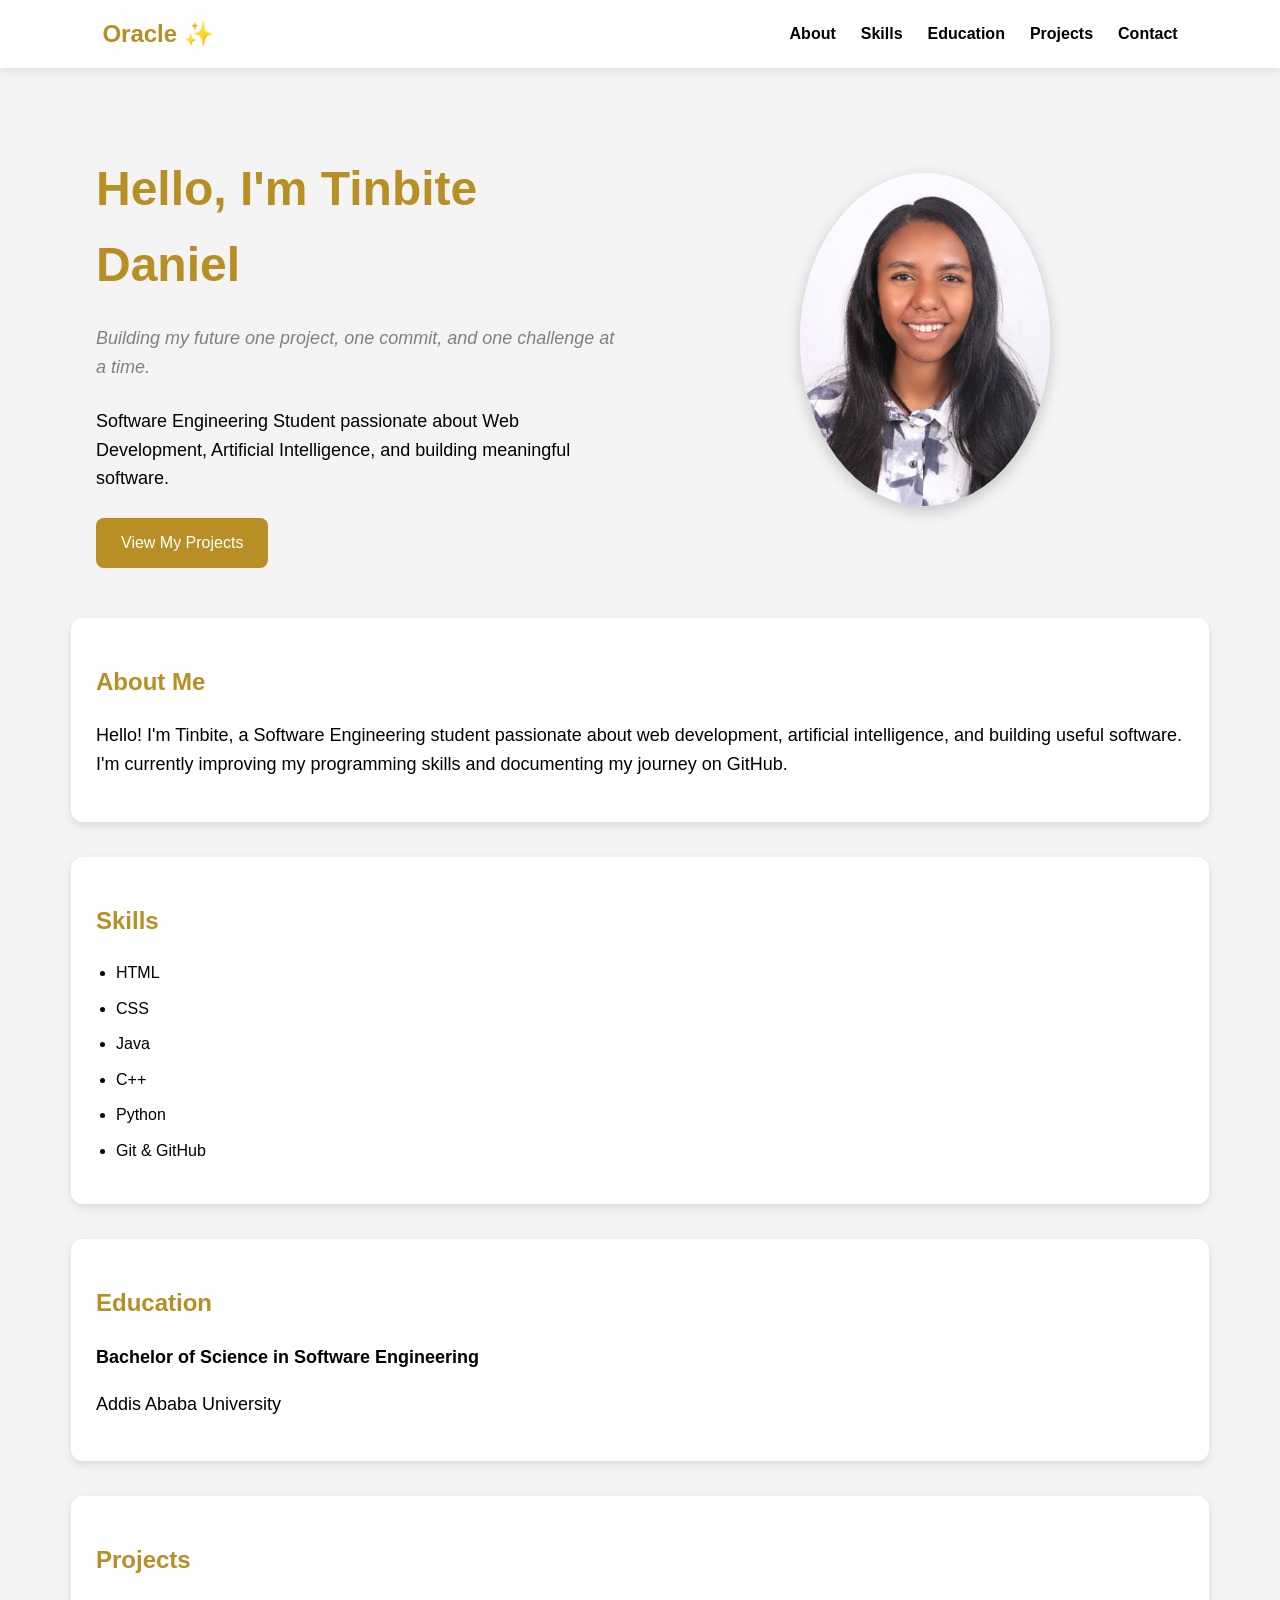
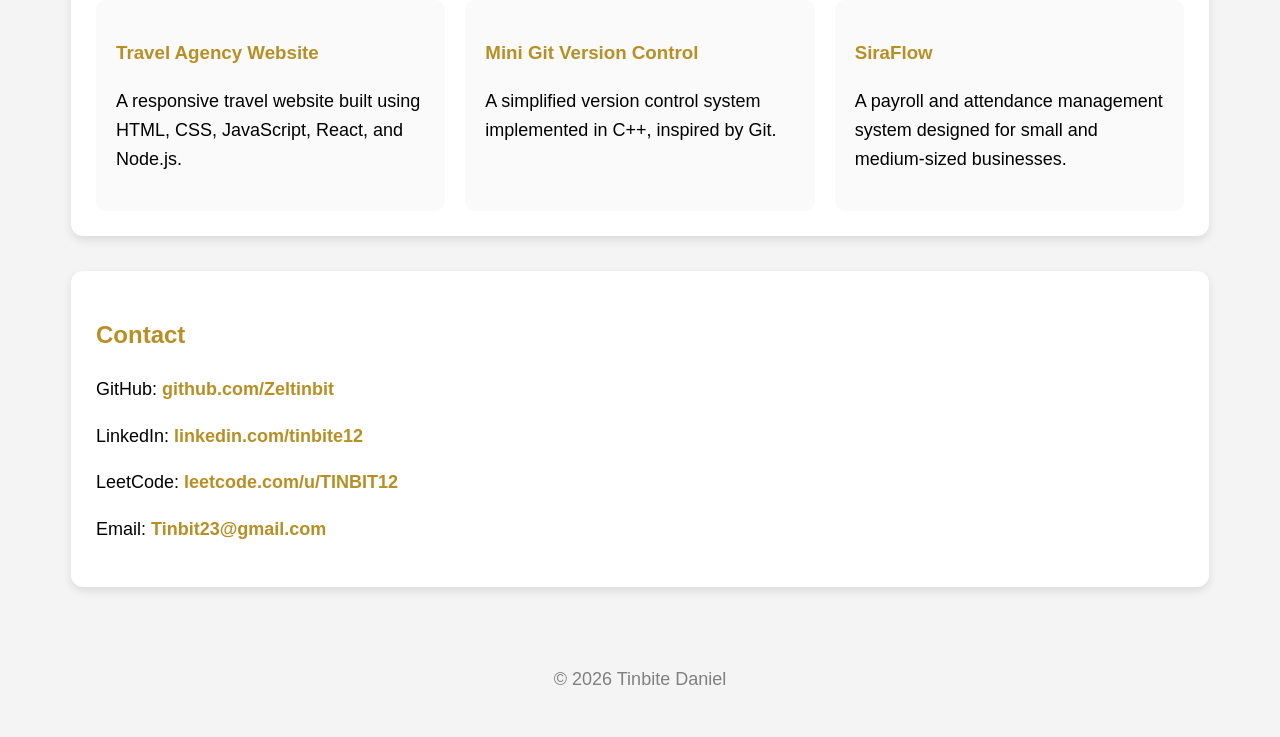
==== DAY07/index.html @ 0882467e "Improve portfolio responsiveness and navigation" ====
<!DOCTYPE html>
<html lang="en">
<head>
    <meta charset="UTF-8">
    <meta name="viewport" content="width=device-width, initial-scale=1.0">
    <title>My Profile</title>
    <link rel="stylesheet" href="style.css">
</head>

<body>
    <nav>
        <h2 class="logo">Oracle ✨</h2>

        <ul class="nav-links">
            <li><a href="#about">About</a></li>
            <li><a href="#skills">Skills</a></li>
            <li><a href="#education">Education</a></li>
            <li><a href="#projects">Projects</a></li>
            <li><a href="#contact">Contact</a></li>
        </ul>
    </nav>

    <header class="hero">

        <div class="hero-text">
            <h1>Hello, I'm Tinbite Daniel</h1>

            <p class="hero-subtitle">
                Building my future one project, one commit, and one challenge at a time.
            </p>

            <p>
                Software Engineering Student passionate about
                Web Development, Artificial Intelligence,
                and building meaningful software.
            </p>

            <a href="#projects" class="btn">
                View My Projects
            </a>

        </div>

        <div class="hero-image">

            <img
                src="PROFILE_tinbit.jpg"
                alt="Tinbite Daniel">

        </div>

    </header>

    <section id="about" class="about card">
        <h2>About Me</h2>

        <p>
            Hello! I'm Tinbite, a Software Engineering student passionate about
            web development, artificial intelligence, and building useful software.
            I'm currently improving my programming skills and documenting my journey
            on GitHub.
        </p>
    </section>

    <section id="skills" class="skills card">
        <h2>Skills</h2>

        <ul>
            <li>HTML</li>
            <li>CSS</li>
            <li>Java</li>
            <li>C++</li>
            <li>Python</li>
            <li>Git & GitHub</li>
        </ul>
    </section>

    <section id="education" class="education card">
        <h2>Education</h2>

        <p><strong>Bachelor of Science in Software Engineering</strong></p>
        <p>Addis Ababa University</p>
    </section>

    <section id="projects" class="projects card">
        <h2>Projects</h2>

        <div class="project-container">

            <div class="project-card">
                <h3>Travel Agency Website</h3>
                <p>
                    A responsive travel website built using HTML, CSS,
                    JavaScript, React, and Node.js.
                </p>
            </div>

            <div class="project-card">
                <h3>Mini Git Version Control</h3>
                <p>
                    A simplified version control system implemented in C++,
                    inspired by Git.
                </p>
            </div>

            <div class="project-card">
                <h3>SiraFlow</h3>
                <p>
                    A payroll and attendance management system designed for
                    small and medium-sized businesses.
                </p>
            </div>

        </div>
    </section>

    <section id="contact" class="contact card">
        <h2>Contact</h2>

        <p>
            GitHub:
            <a href="https://github.com/Zeltinbit" target="_blank">
                github.com/Zeltinbit
            </a>
        </p>

        <p>
            LinkedIn:
            <a href="https://www.linkedin.com/in/tinbite12" target="_blank">
                linkedin.com/tinbite12
            </a>
        </p>

        <p>
            LeetCode:
            <a href="https://leetcode.com/u/TINBIT12" target="_blank">
                leetcode.com/u/TINBIT12
            </a>
        </p>

        <p>
            Email:
            <a href="mailto:danieltinbite14@gmail.com">
                Tinbit23@gmail.com
            </a>
        </p>
    </section>

    <footer>
        <p>© 2026 Tinbite Daniel</p>
    </footer>

</body>
</html>
---- DAY07/style.css ----
html {
    scroll-behavior: smooth;
}

body {
    margin: 0;
    font-family: Arial, Helvetica, sans-serif;
    background-color: #f4f4f4;
    line-height: 1.6;
}

nav {
    background-color: white;
    display: flex;
    justify-content: space-between;
    align-items: center;
    padding: 15px 8%;
    box-shadow: 0 2px 10px rgba(0, 0, 0, 0.1);

    position: sticky;
    top: 0;
    z-index: 1000;
}

.logo {
    color: #b88f25;
    margin: 0;
}

.nav-links {
    display: flex;
    list-style: none;
    gap: 25px;
    margin: 0;
    padding: 0;
}

.nav-links li {
    list-style: none;
}

.nav-links a {
    text-decoration: none;
    color: black;
    font-weight: bold;
    transition: color 0.3s;
}

.nav-links a {
    position: relative;
}

.nav-links a::after {
    content: "";
    position: absolute;
    left: 0;
    bottom: -5px;

    width: 0;
    height: 2px;

    background-color: #b88f25;
    transition: width 0.3s;
}

.nav-links a:hover {
    color: #b88f25;
}

.nav-links a:hover::after {
    width: 100%;
}

.hero {
    width: 85%;
    margin: 50px auto;
    display: flex;
    justify-content: space-between;
    align-items: center;
    gap: 50px;
}

.hero-text {
    flex: 1;
}

.hero-text h1 {
    color: #b88f25;
    font-size: 48px;
    margin-bottom: 20px;
}

.hero-subtitle {
    color: gray;
    font-style: italic;
    margin-bottom: 25px;
}

.hero-text p {
    margin-bottom: 25px;
}

.hero-image {
    flex: 1;
    text-align: center;
}

.hero-image img {
    width: 250px;
    border-radius: 50%;
    box-shadow: 0 5px 15px rgba(0, 0, 0, 0.2);
}


.btn {
    display: inline-block;
    background-color: #b88f25;
    color: white !important;
    padding: 12px 25px;
    border-radius: 8px;
    text-decoration: none;
    transition: background-color 0.3s;
}

.btn:hover {
    background-color: #8d6c1f;
}

.card {
    width: 85%;
    margin: 35px auto;
    background-color: white;
    padding: 25px;
    border-radius: 12px;
    box-shadow: 0 4px 10px rgba(0, 0, 0, 0.1);
}

h2 {
    color: #b88f25;
    margin-bottom: 20px;
}

p {
    font-size: 18px;
}

.skills ul {
    padding-left: 20px;
}

.skills li {
    margin-bottom: 10px;
}

.project-container {
    display: flex;
    justify-content: space-between;
    gap: 20px;
    flex-wrap: wrap;
}

.project-card {
    flex: 1;
    min-width: 250px;
    background-color: #fafafa;
    padding: 20px;
    border-radius: 10px;
    transition: transform 0.3s, box-shadow 0.3s;
}

.project-card:hover {
    transform: translateY(-6px);
    box-shadow: 0 6px 14px rgba(0, 0, 0, 0.15);
}

.project-card h3 {
    color: #b88f25;
}

.contact a {
    color: #b88f25;
    text-decoration: none;
    font-weight: bold;
}

.contact a:hover {
    text-decoration: underline;
}

footer {
    text-align: center;
    padding: 25px;
    color: gray;
}

@media (max-width: 768px) {

    .hero {
        flex-direction: column;
        text-align: center;
    }

    .hero-image img {
        width: 180px;
    }

    .project-container {
        flex-direction: column;
    }

    .nav-links {
        flex-direction: column;
        gap: 10px;
        text-align: center;
    }

    nav {
        flex-direction: column;
        gap: 15px;
    }

}
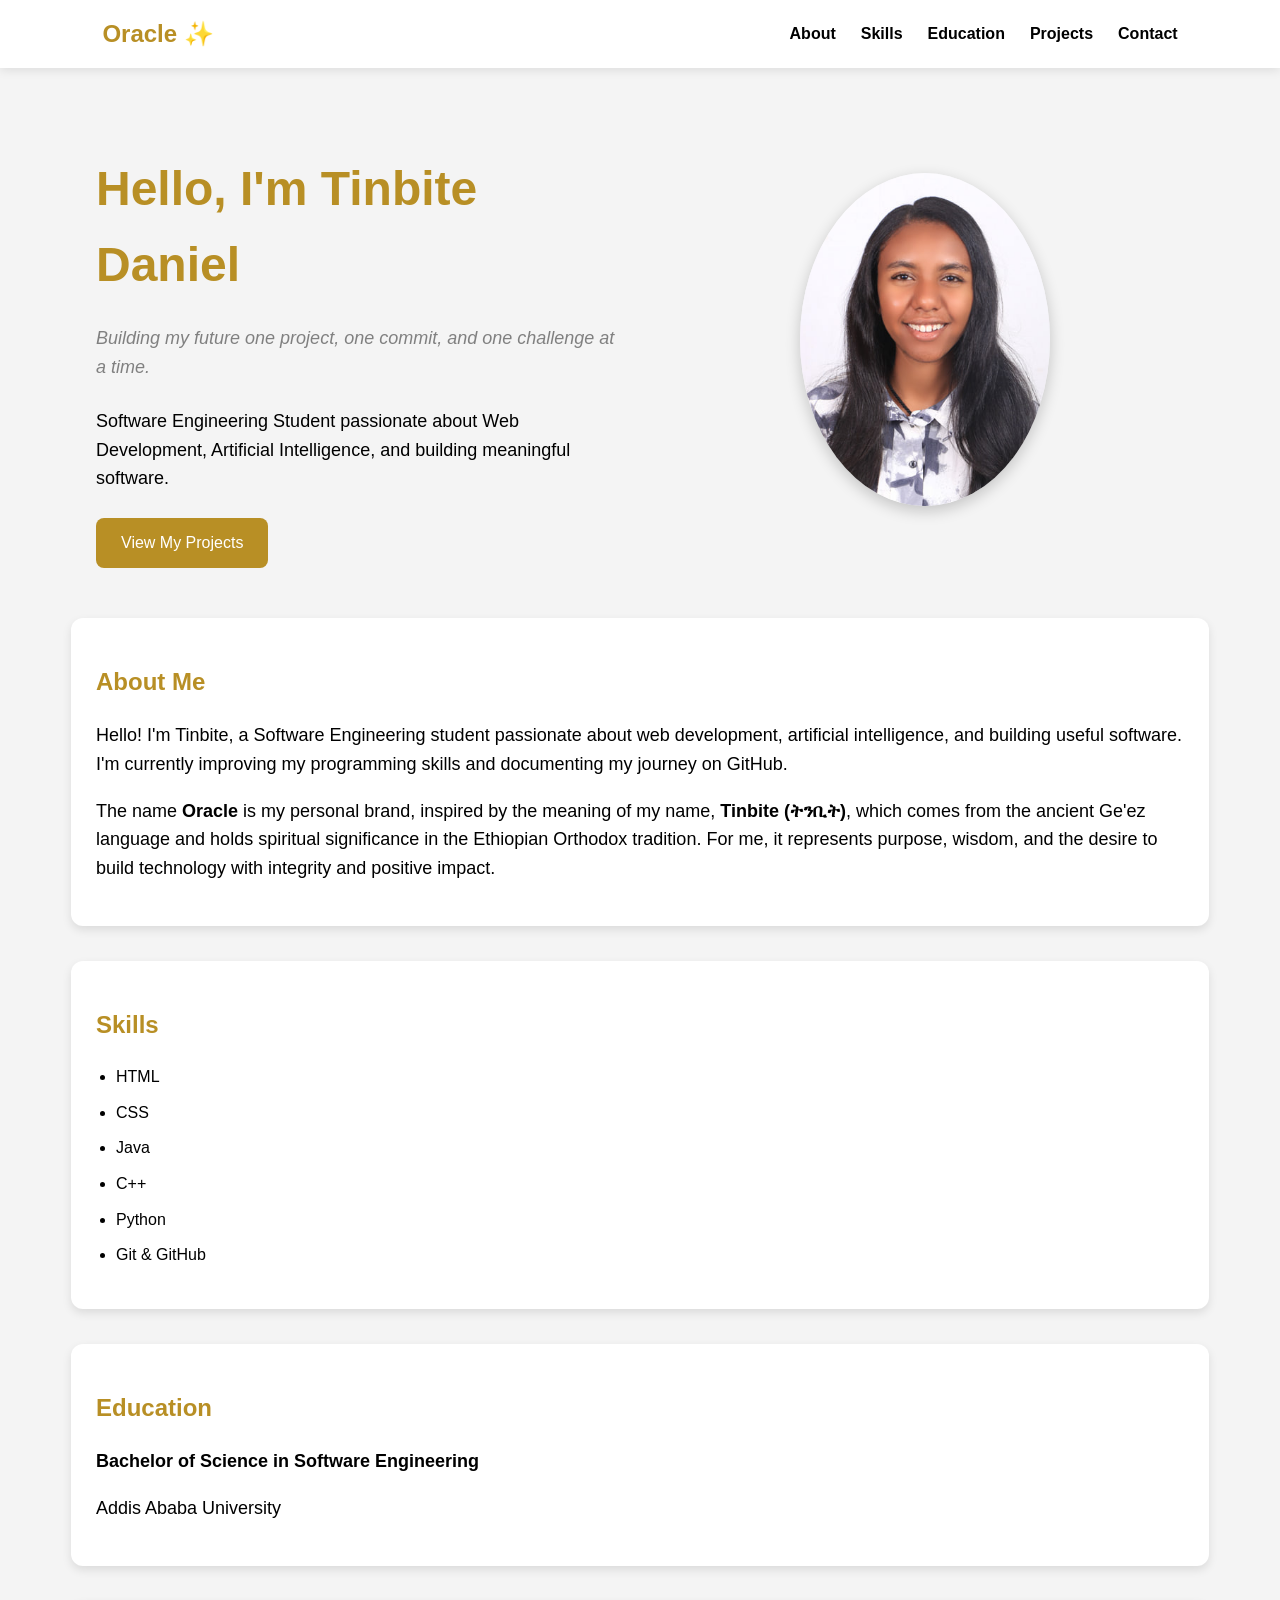
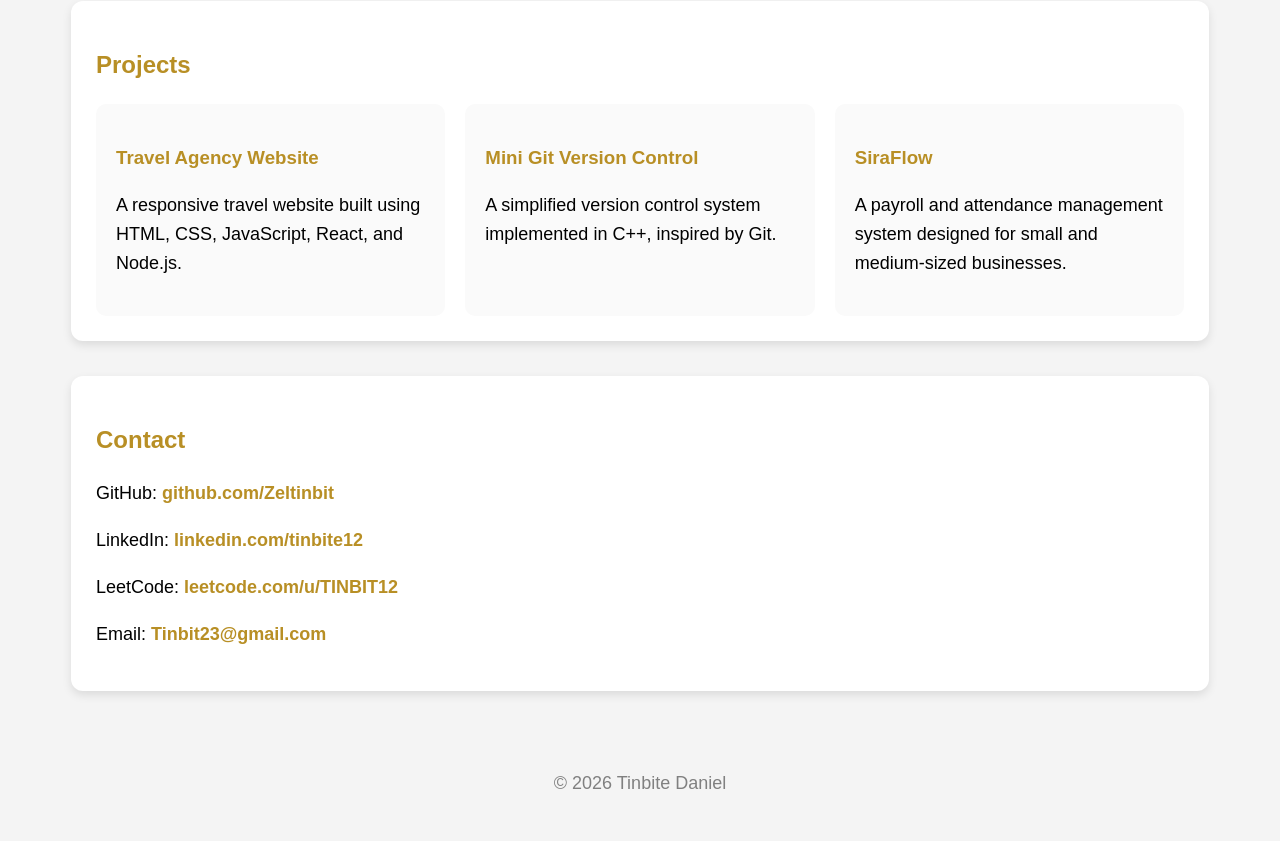
==== commit 463100ca: "Describe personal brand in About section" ====
--- a/DAY07/index.html
+++ b/DAY07/index.html
@@ -59,6 +59,13 @@
             web development, artificial intelligence, and building useful software.
             I'm currently improving my programming skills and documenting my journey
             on GitHub.
+        </p>
+
+        <p>
+            The name <strong>Oracle</strong> is my personal brand, inspired by the meaning of my name,
+            <strong>Tinbite (ትንቢት)</strong>, which comes from the ancient Ge'ez language and holds spiritual
+            significance in the Ethiopian Orthodox tradition. For me, it represents purpose, wisdom,
+            and the desire to build technology with integrity and positive impact.
         </p>
     </section>
 
